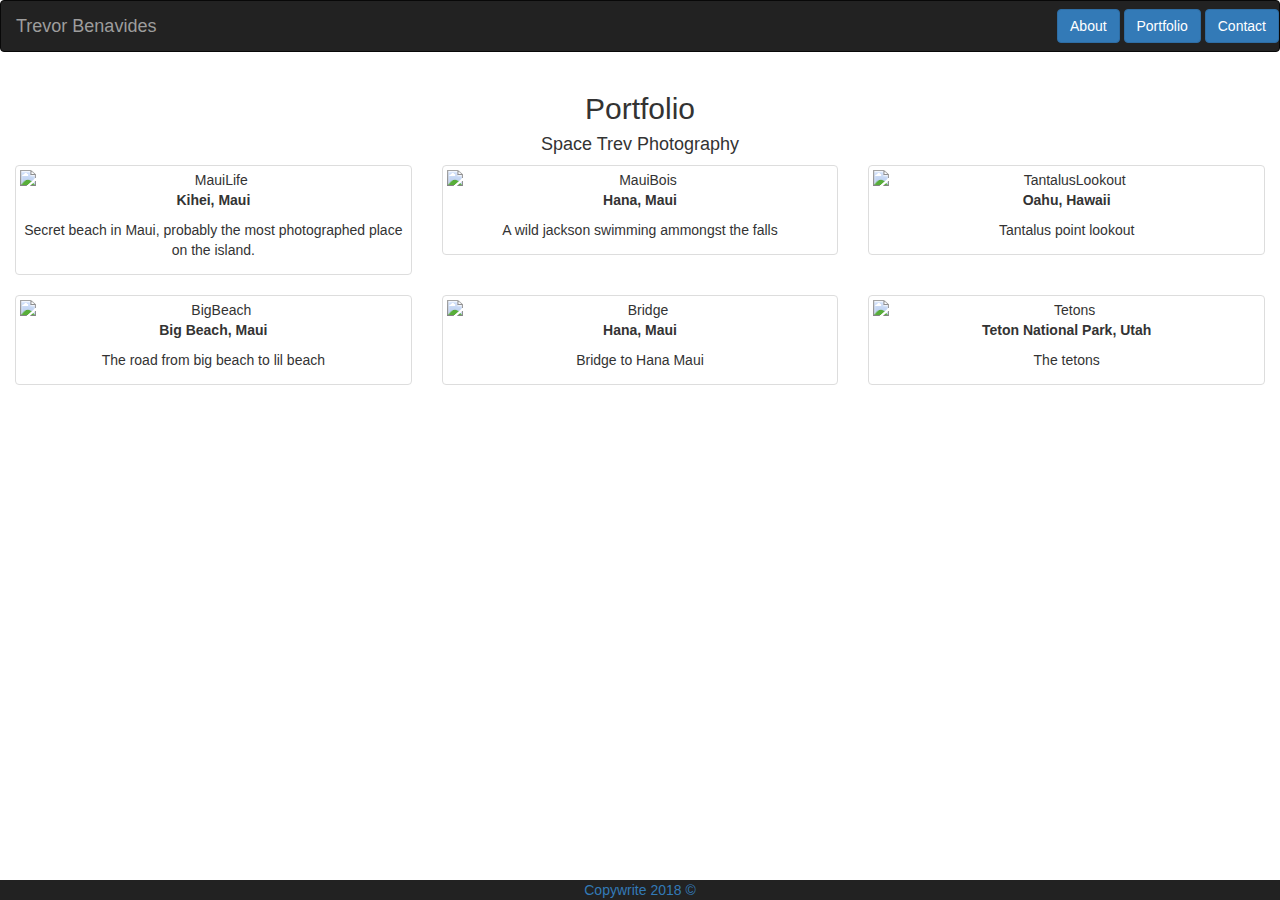
==== index.html @ 9609b18f "bootstrap" ====
<!DOCTYPE html>
<html lang="en">

<head>
    <meta charset="UTF-8">
    <meta name="viewport" content="width=device-width, initial-scale=1.0">
    <meta http-equiv="X-UA-Compatible" content="ie=edge">
    <link rel="stylesheet" href="https://maxcdn.bootstrapcdn.com/bootstrap/3.3.7/css/bootstrap.min.css" integrity="sha384-BVYiiSIFeK1dGmJRAkycuHAHRg32OmUcww7on3RYdg4Va+PmSTsz/K68vbdEjh4u"
        crossorigin="anonymous">
    <link rel="stylesheet" href="strapsets/style.css">
    <title>Strapped Photofolio</title>
</head>

<body>
    <div>
        <nav class="navbar navbar-inverse">
            <div class="container-fluid">
                <div class="navbar-header">
                    <a class="navbar-brand" href="#">Trevor Benavides</a>
                </div>

                <ul class="nav navbar-nav navbar-right">
                    <a href="about.html" class="btn btn-primary navbar-btn">About</a>
                    <a href="index.html" class="btn btn-primary navbar-btn">Portfolio</a>
                    <a href="contact.html" class="btn btn-primary navbar-btn">Contact</a>
                </ul>
            </div>
        </nav>
        <!-- <div class="container">
        <div class="row">
            <div class="col-md-6">

            </div>
        </div>
    </div> -->
        <div class="container-fluid text-center bg-grey">
            <h2>Portfolio</h2>
            <h4>Space Trev Photography</h4>
            <div class="row text-center">
                <div class="col-xs-4 col-sm-4 col-md-4 col-lg-4">
                    <div class="thumbnail">
                        <img src="Strapsets/mauilife.jpg" alt="MauiLife">
                        <p>
                            <strong>Kihei, Maui</strong>
                        </p>
                        <p>Secret beach in Maui, probably the most photographed place on the island.</p>
                    </div>
                </div>
                <div class="col-xs-4 col-sm-4 col-md-4 col-lg-4">
                    <div class="thumbnail">
                        <img src="Strapsets/mauiboys.jpg" alt="MauiBois">
                        <p>
                            <strong>Hana, Maui</strong>
                        </p>
                        <p>A wild jackson swimming ammongst the falls</p>
                    </div>
                </div>
                <div class="col-xs-4 col-sm-4 col-md-4 col-lg-4">
                    <div class="thumbnail">
                        <img src="Strapsets/tantalus.jpg" alt="TantalusLookout">
                        <p>
                            <strong>Oahu, Hawaii</strong>
                        </p>
                        <p>Tantalus point lookout</p>
                    </div>
                </div>
            </div>
            <div class="row text-center">
                <div class="col-xs-4 col-sm-4 col-md-4 col-lg-4">
                    <div class="thumbnail">
                        <img src="Strapsets/bigbeach2lilbeach.jpg" alt="BigBeach">
                        <p>
                            <strong>Big Beach, Maui</strong>
                        </p>
                        <p>The road from big beach to lil beach</p>
                    </div>

                </div>
                <div class="col-xs-4 col-sm-4 col-md-4 col-lg-4">
                    <div class="thumbnail">
                        <img src="Strapsets/bridge2terra.jpg" alt="Bridge">
                        <p>
                            <strong>Hana, Maui</strong>
                        </p>
                        <p>Bridge to Hana Maui</p>
                    </div>
                </div>
                <div class="col-xs-4 col-sm-4 col-md-4 col-lg-4">
                    <div class="thumbnail">
                        <img src="Strapsets/teton.jpg" alt="Tetons">
                        <p>
                            <strong>Teton National Park, Utah</strong>
                        </p>
                        <p>The tetons</p>
                    </div>
                </div>
            </div>
        </div>
    </div>
    <div class="container-fluid">
        <div class="footer navbar-inverse navbar-fixed-bottom">
            <footer class="text-primary text-center">
                Copywrite 2018 &copy;
            </footer>
        </div>
    </div>
    </div>
</body>

</html>
---- strapsets/style.css ----
body {
    background: url("../Strapsets/hypnotize.png")
}
#top {
    font-size: 32px;
}
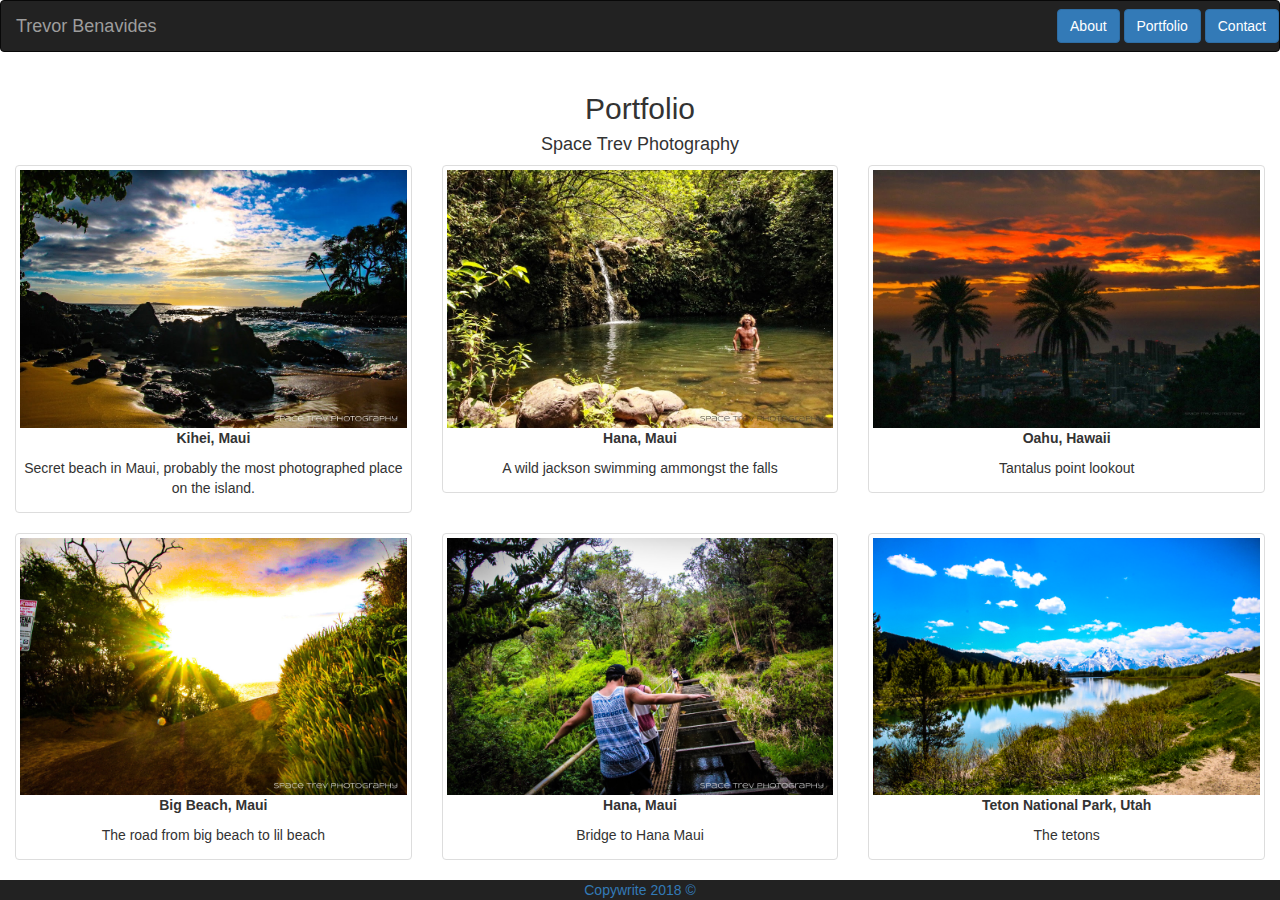
==== commit d8e7cd40: "fixes" ====
--- a/index.html
+++ b/index.html
@@ -39,7 +39,7 @@
             <div class="row text-center">
                 <div class="col-xs-4 col-sm-4 col-md-4 col-lg-4">
                     <div class="thumbnail">
-                        <img src="Strapsets/mauilife.jpg" alt="MauiLife">
+                        <img src="strapsets/mauilife.jpg" alt="MauiLife">
                         <p>
                             <strong>Kihei, Maui</strong>
                         </p>
@@ -48,7 +48,7 @@
                 </div>
                 <div class="col-xs-4 col-sm-4 col-md-4 col-lg-4">
                     <div class="thumbnail">
-                        <img src="Strapsets/mauiboys.jpg" alt="MauiBois">
+                        <img src="strapsets/mauiboys.jpg" alt="MauiBois">
                         <p>
                             <strong>Hana, Maui</strong>
                         </p>
@@ -57,7 +57,7 @@
                 </div>
                 <div class="col-xs-4 col-sm-4 col-md-4 col-lg-4">
                     <div class="thumbnail">
-                        <img src="Strapsets/tantalus.jpg" alt="TantalusLookout">
+                        <img src="strapsets/tantalus.jpg" alt="TantalusLookout">
                         <p>
                             <strong>Oahu, Hawaii</strong>
                         </p>
@@ -68,7 +68,7 @@
             <div class="row text-center">
                 <div class="col-xs-4 col-sm-4 col-md-4 col-lg-4">
                     <div class="thumbnail">
-                        <img src="Strapsets/bigbeach2lilbeach.jpg" alt="BigBeach">
+                        <img src="strapsets/bigbeach2lilbeach.jpg" alt="BigBeach">
                         <p>
                             <strong>Big Beach, Maui</strong>
                         </p>
@@ -78,7 +78,7 @@
                 </div>
                 <div class="col-xs-4 col-sm-4 col-md-4 col-lg-4">
                     <div class="thumbnail">
-                        <img src="Strapsets/bridge2terra.jpg" alt="Bridge">
+                        <img src="strapsets/bridge2terra.jpg" alt="Bridge">
                         <p>
                             <strong>Hana, Maui</strong>
                         </p>
@@ -87,7 +87,7 @@
                 </div>
                 <div class="col-xs-4 col-sm-4 col-md-4 col-lg-4">
                     <div class="thumbnail">
-                        <img src="Strapsets/teton.jpg" alt="Tetons">
+                        <img src="strapsets/teton.jpg" alt="Tetons">
                         <p>
                             <strong>Teton National Park, Utah</strong>
                         </p>
